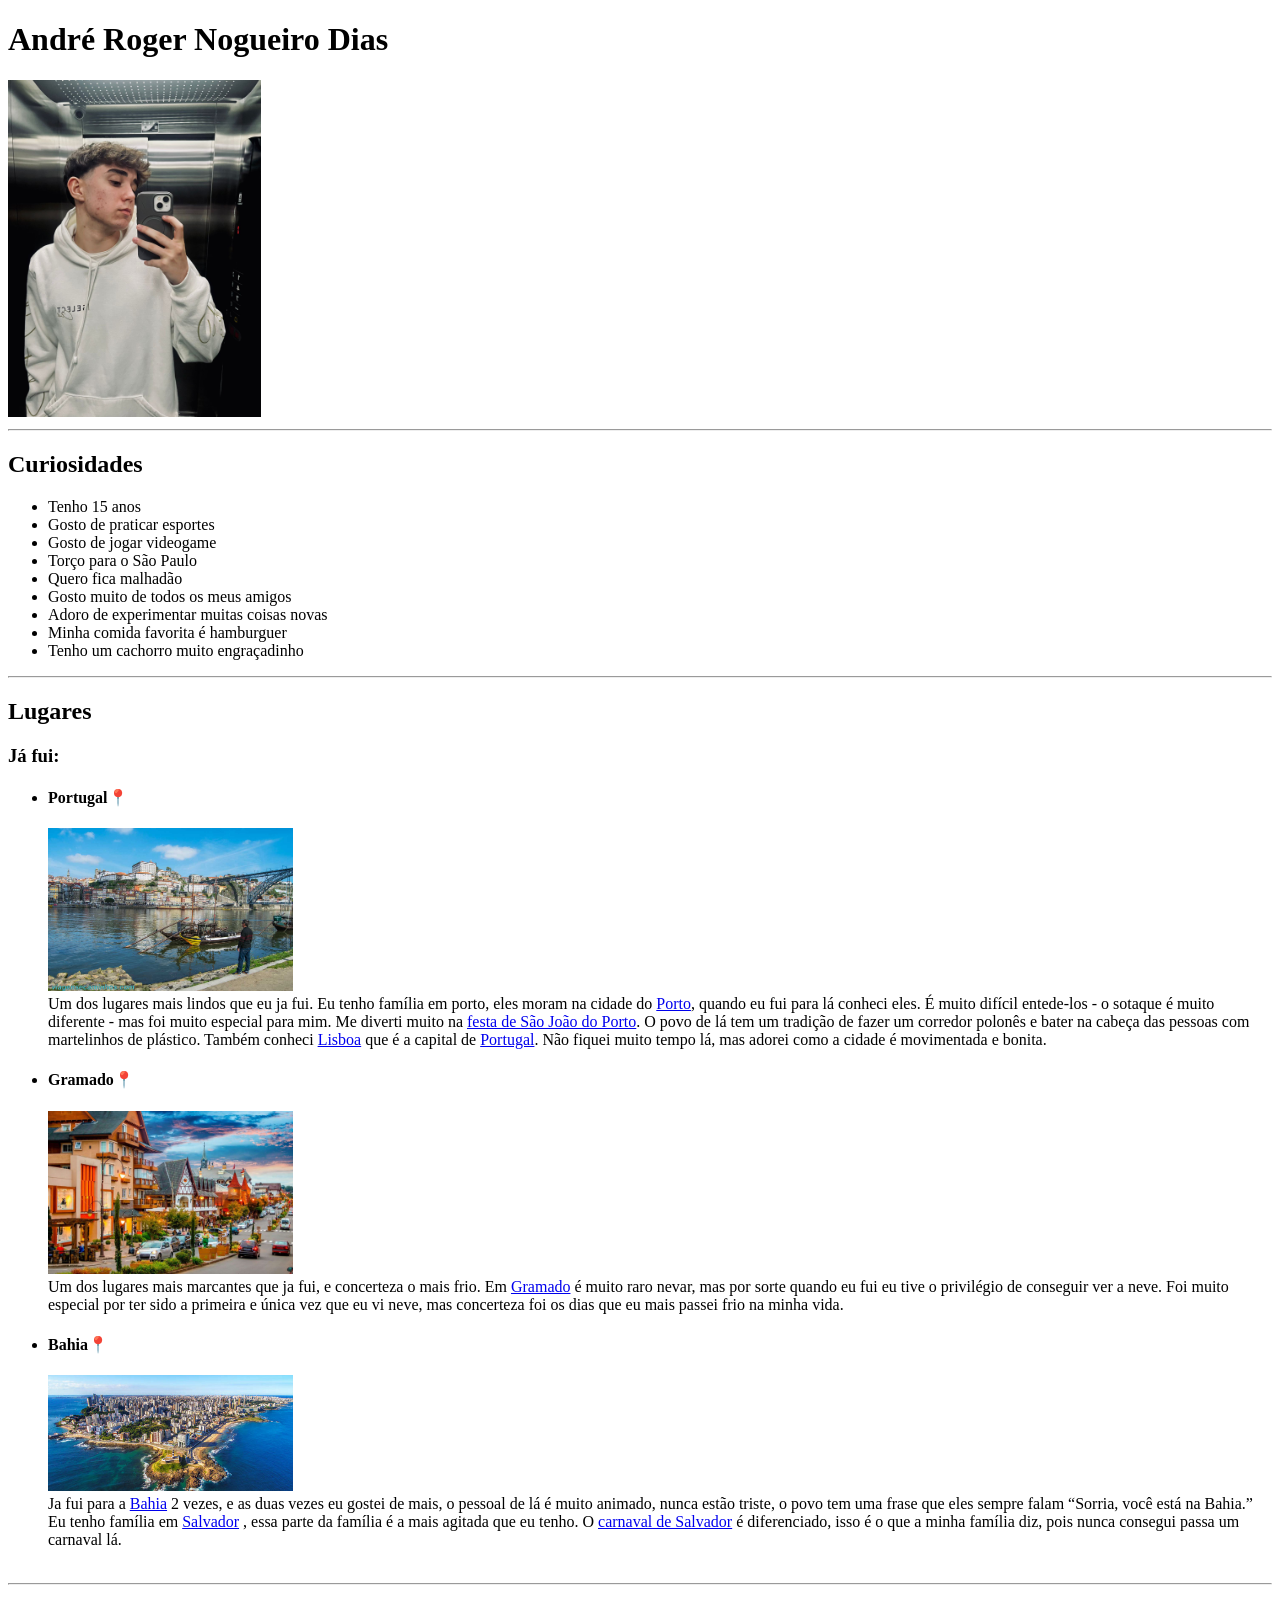
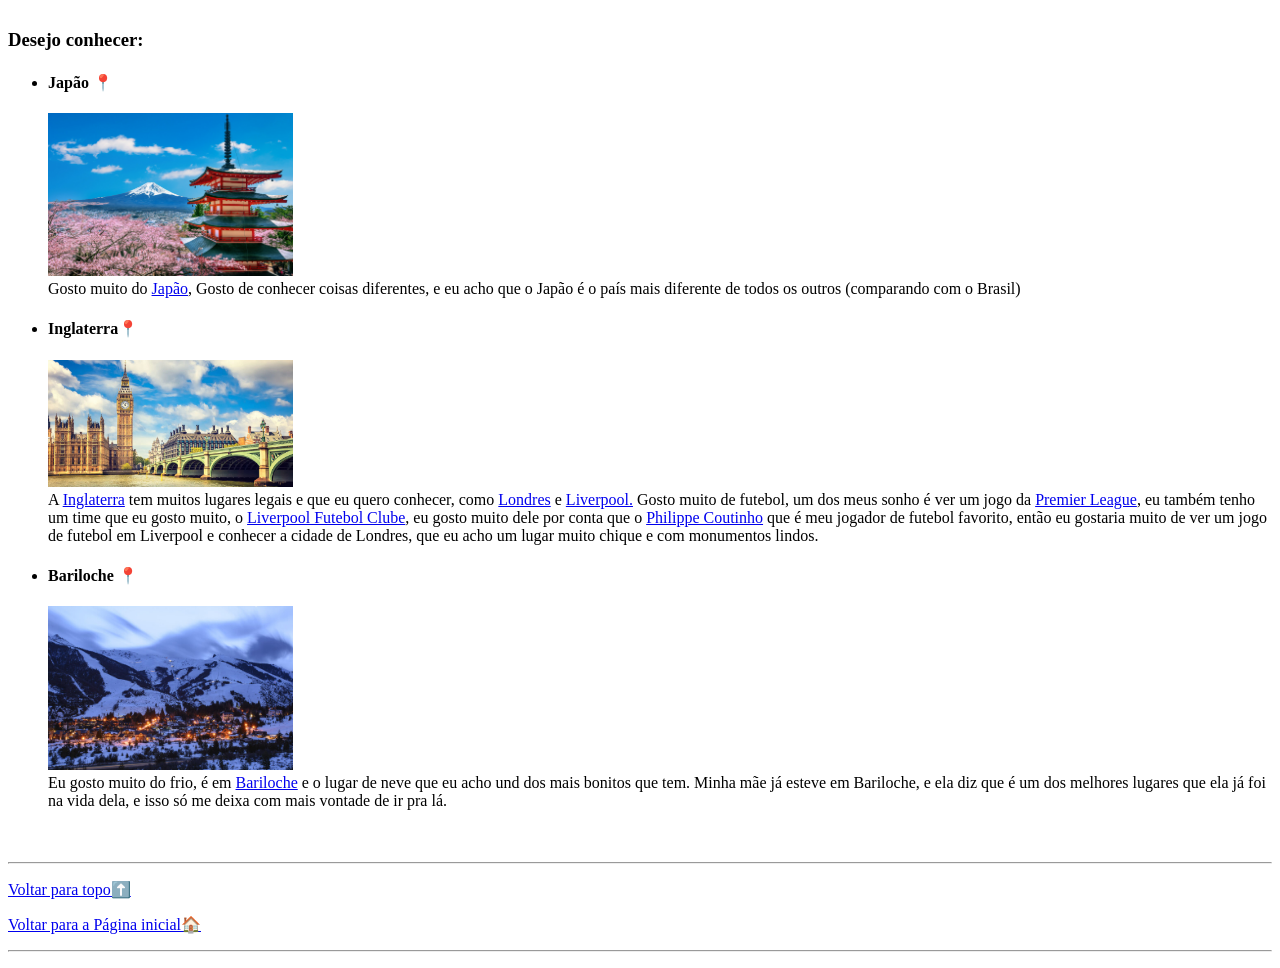
==== Andre.html @ c5395013 "paginaAndre" ====
<!DOCTYPE html>
<html lang="pt-br">
<head>
    <meta charset="UTF-8">
    <meta name="viewport" content="width=device-width, initial-scale=1.0">
    <title>André</title>
    <link rel="icon" href="../Imagem/iconAndre.png">
    <link rel="stylesheet" href="Andre.css">
</head>
<body>
    <h1 id = "Andre">André Roger Nogueiro Dias</h1>
    <img class="imagem" src="../Imagem/FotoAndre.pnj.jpeg" alt="Imagem do André"width = "20%">
<hr class="linha">
    </p>
    
    <h2 class="tituloFD" >Curiosidades</h2>
    <div class="curioso">
    <ul>
        <li>Tenho 15 anos</li>
        <li>Gosto de praticar esportes</li>
        <li>Gosto de jogar videogame</li>
        <li>Torço para o São Paulo</li>
        <li>Quero fica malhadão</li>
        <li>Gosto muito de todos os meus amigos</li>
        <li>Adoro de experimentar muitas coisas novas</li>
        <li>Minha comida favorita é hamburguer </li>
        <li>Tenho um cachorro muito engraçadinho</li>
        
    </ul>
    </div>
    <hr class="linha">
    
    <h2  class="tituloFD" >Lugares</h2>
    <h3 class="tituloLugar" >Já fui: </h3>
    <nav>
        <ul>
            
            <li class="tituloh2" ><h4>Portugal📍</h4></li>
            
            <img class="imagem" src="../Imagem/porto-portugal.jpg" alt="Imagem do estado Porto"width="20%">
            <br>
<div class="texto">
Um dos lugares mais lindos que eu ja fui. Eu tenho família em porto, eles moram na cidade do <a href="https://pt.wikipedia.org/wiki/Porto" target = "_blank" >Porto</a>, quando eu fui para lá conheci eles. É muito difícil entede-los - o sotaque é muito diferente - mas foi muito especial para mim. Me diverti muito na <a href="https://pt.wikipedia.org/wiki/Festa_de_S%C3%A3o_Jo%C3%A3o_do_Porto" target="_blank">festa de São João do Porto</a>. O povo de lá tem um  tradição de fazer um corredor polonês e bater na cabeça das pessoas com  martelinhos de plástico. Também conheci <a href="https://pt.wikipedia.org/wiki/Lisboa"target = "_blanc">Lisboa</a> que é a capital de <a href="https://pt.wikipedia.org/wiki/Portugal"target="_blanc">Portugal</a>. Não fiquei muito tempo lá, mas adorei como a cidade é
movimentada e bonita.
</div>            
            

            <li class="tituloh2" ><h4>Gramado📍</h4></li>
            <img class="imagem" src="../Imagem/centro-de-gramado.jpg" alt="Foto do centro de gramado"width = "20%">
            <br>
<div class="texto">            
Um dos lugares mais marcantes que ja fui, e concerteza o mais frio. Em <a href="https://pt.wikipedia.org/wiki/Gramado" target="_blank">Gramado</a> é muito raro nevar, mas por sorte quando eu fui eu tive o privilégio de conseguir ver a neve. Foi muito especial por ter sido a primeira e única vez que eu vi neve, mas concerteza foi os dias que eu mais passei frio na minha vida.
</div>            
            
            
            <li  class="tituloh2" ><h4>Bahia📍</h4></li>
            <img class="imagem" src="../Imagem/Bahia.jpg" alt="Foto da Bahia de cima"width="20%">
            <br>
    <div class="texto">        
Ja fui para a <a href="https://pt.wikipedia.org/wiki/Bahia"target="_blanc">Bahia</a> 2 vezes, e as duas vezes eu gostei de mais, o pessoal de lá é muito animado, nunca estão triste, o povo tem uma frase que eles sempre falam <q>Sorria, você está na Bahia.</q> Eu tenho família em <a href="https://pt.wikipedia.org/wiki/Porto_Seguro" target= "_blanc" >Salvador</a> , essa parte da família é a mais agitada que eu tenho. O <a href="https://pt.wikipedia.org/wiki/Carnaval_de_Salvador" target="_blanc">carnaval de Salvador</a> é diferenciado, isso é o que a minha família diz, pois nunca consegui passa um carnaval lá.
</div>            
            <br>


        </ul>
        <hr class="linha">
        <br>
            <h3 class="tituloLugar" >Desejo conhecer: </h3>
        <ul>
           
            <li  class="tituloh2" ><h4>Japão 📍</h4></li>
            <img class="imagem" src="../Imagem/Japão.webp" alt="Foto do Japão"width = "20%"
            ><br>
<div class="texto">            
Gosto muito do <a href="https://pt.wikipedia.org/wiki/Jap%C3%A3o"target="_blanc">Japão</a>, Gosto de conhecer coisas diferentes, e eu acho que o Japão é o país mais diferente de todos os outros (comparando com o Brasil)
</div>
        </li>
            
            <li class="tituloh2" ><h4>Inglaterra📍</h4></li>
            <img class="imagem" src="../Imagem/Inglaterra.jpg" alt="Foto da cidade de Londres"width="20%"><br>
<div class="texto">            
A <a href="https://pt.wikipedia.org/wiki/Inglaterra"target="_blanc">Inglaterra</a> tem muitos lugares legais e que eu quero conhecer, como <a href="https://pt.wikipedia.org/wiki/Londres" target = "_blanc">Londres</a> e <a href="https://pt.wikipedia.org/wiki/Liverpool" target = "_blanc">Liverpool.</a> Gosto muito de futebol, um dos meus sonho é ver um jogo da <a href="https://pt.wikipedia.org/wiki/Premier_League" target="_blanc">Premier League</a>, eu também tenho um time que eu gosto muito, o <a href="https://pt.wikipedia.org/wiki/Liverpool_Football_Club" target="_blanc">Liverpool Futebol Clube</a>, eu gosto muito dele por conta que o <a href="https://pt.wikipedia.org/wiki/Philippe_Coutinho" target="_blanc">Philippe Coutinho</a>
que é meu jogador de futebol favorito, então eu gostaria muito de ver um jogo de futebol em Liverpool e conhecer a cidade de Londres, que eu acho um lugar muito chique e com monumentos lindos. 
 </div>           
            
            <li class="tituloh2" ><h4>Bariloche 📍</h4></li>
            <img class="imagem" src="../Imagem/Bariloche.jpg" alt="Foto de Bariloche"width="20%">
            <br>
<div class="texto">            
Eu gosto muito do frio, é em <a href="https://pt.wikipedia.org/wiki/Bariloche" target= "_blanc"> Bariloche</a> e o lugar de neve que eu acho und dos mais bonitos que tem. Minha mãe já esteve em Bariloche, e ela diz que é um dos melhores lugares que ela já foi na vida dela, e isso só me deixa com mais vontade de ir pra lá.
  </div>          
            <br><br>
        </ul>
    </nav>
    <hr  class="linha">
    </div>
    <div class="finalPagina">
    <p> <a href="#Andre">Voltar para topo⬆️</a> </p>
    <p><a href="../index.html">Voltar para a Página inicial🏠</a> </p>
</div>
    <hr class="linha">
    <p id="mensagem"></p>
</body>
</html>
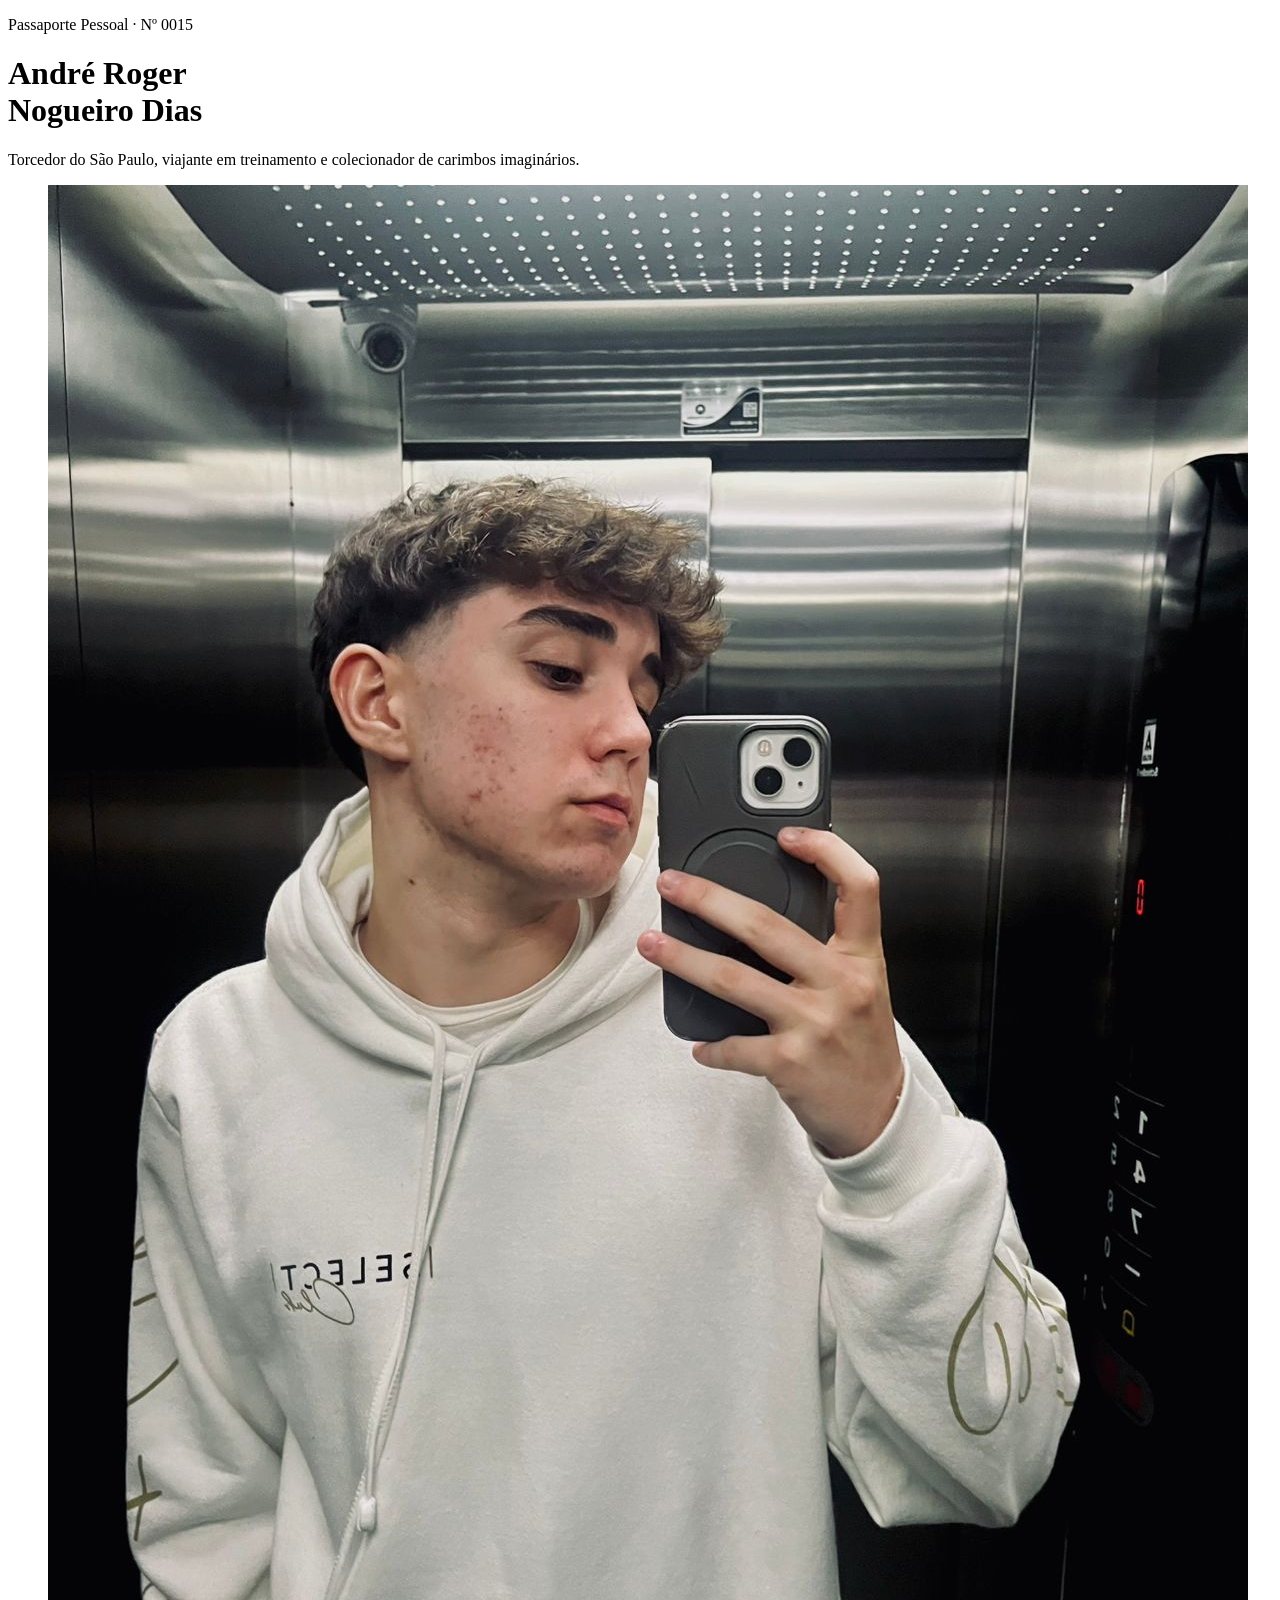
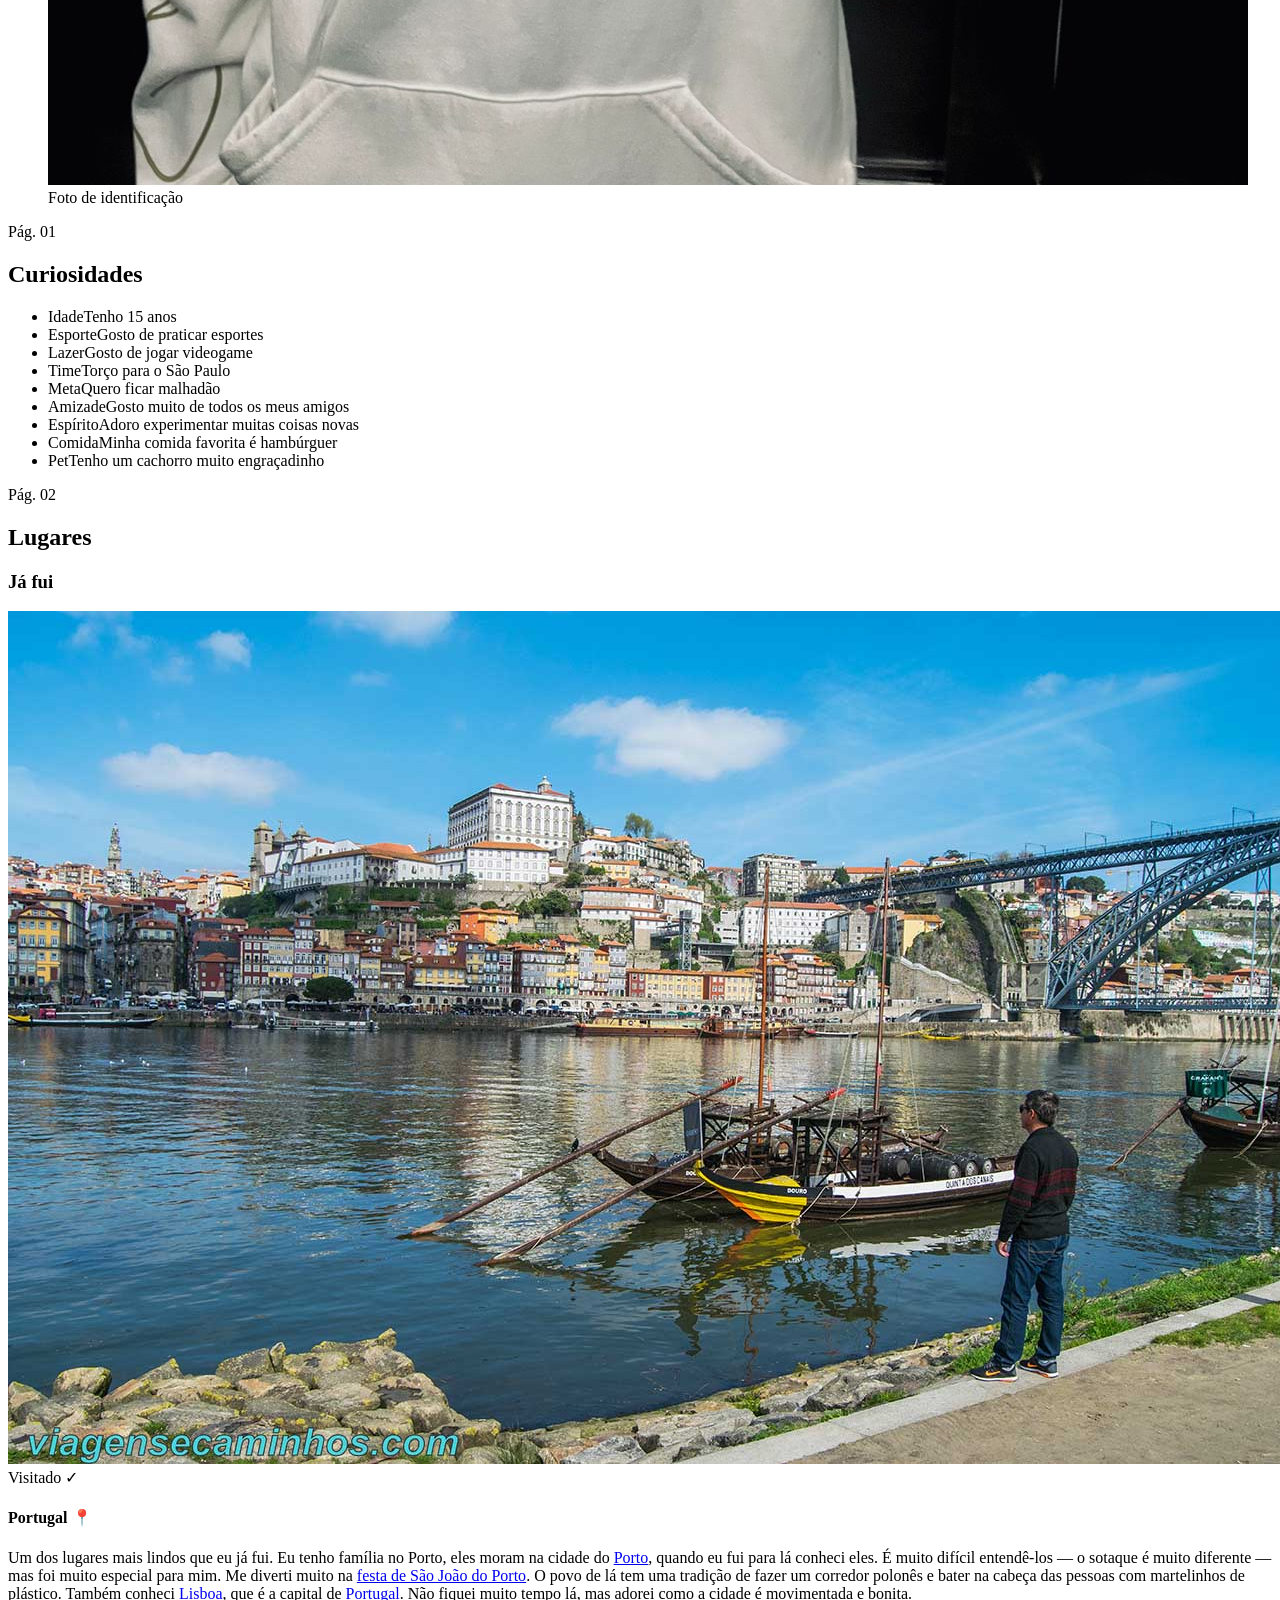
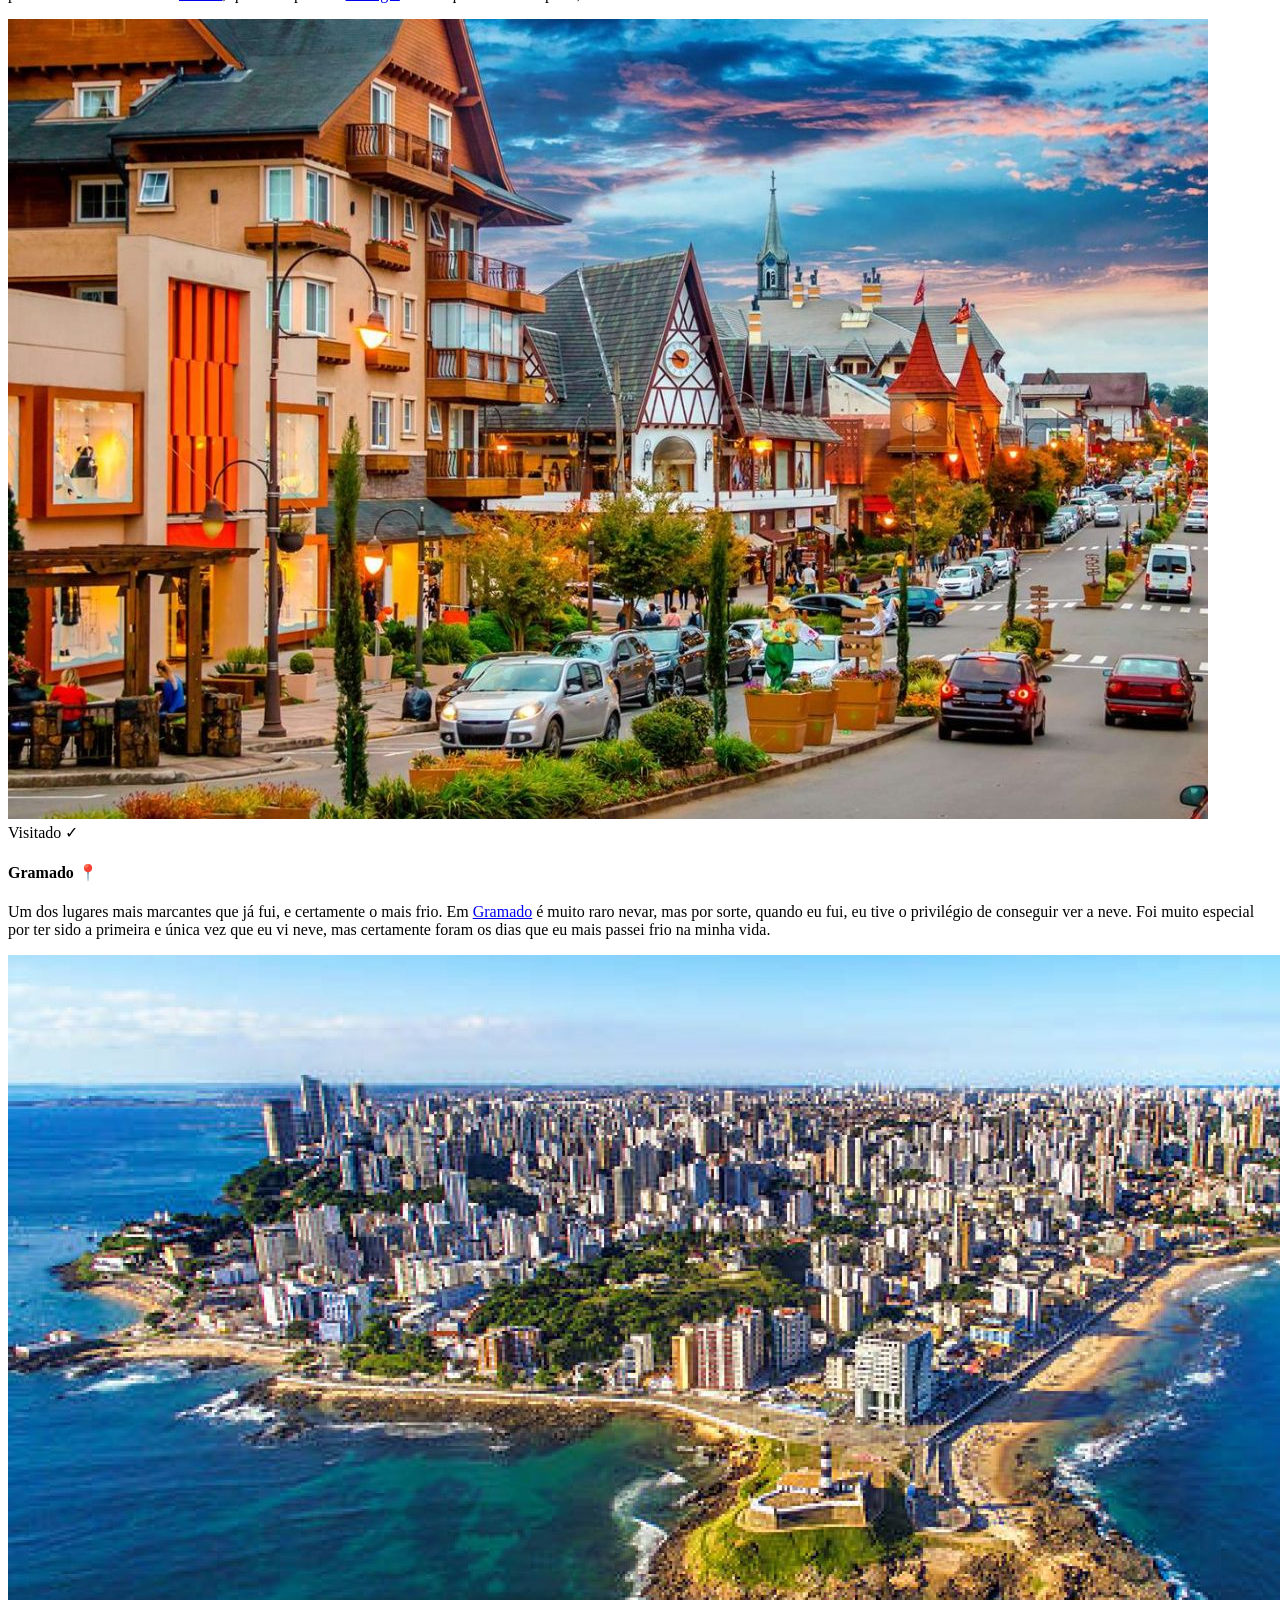
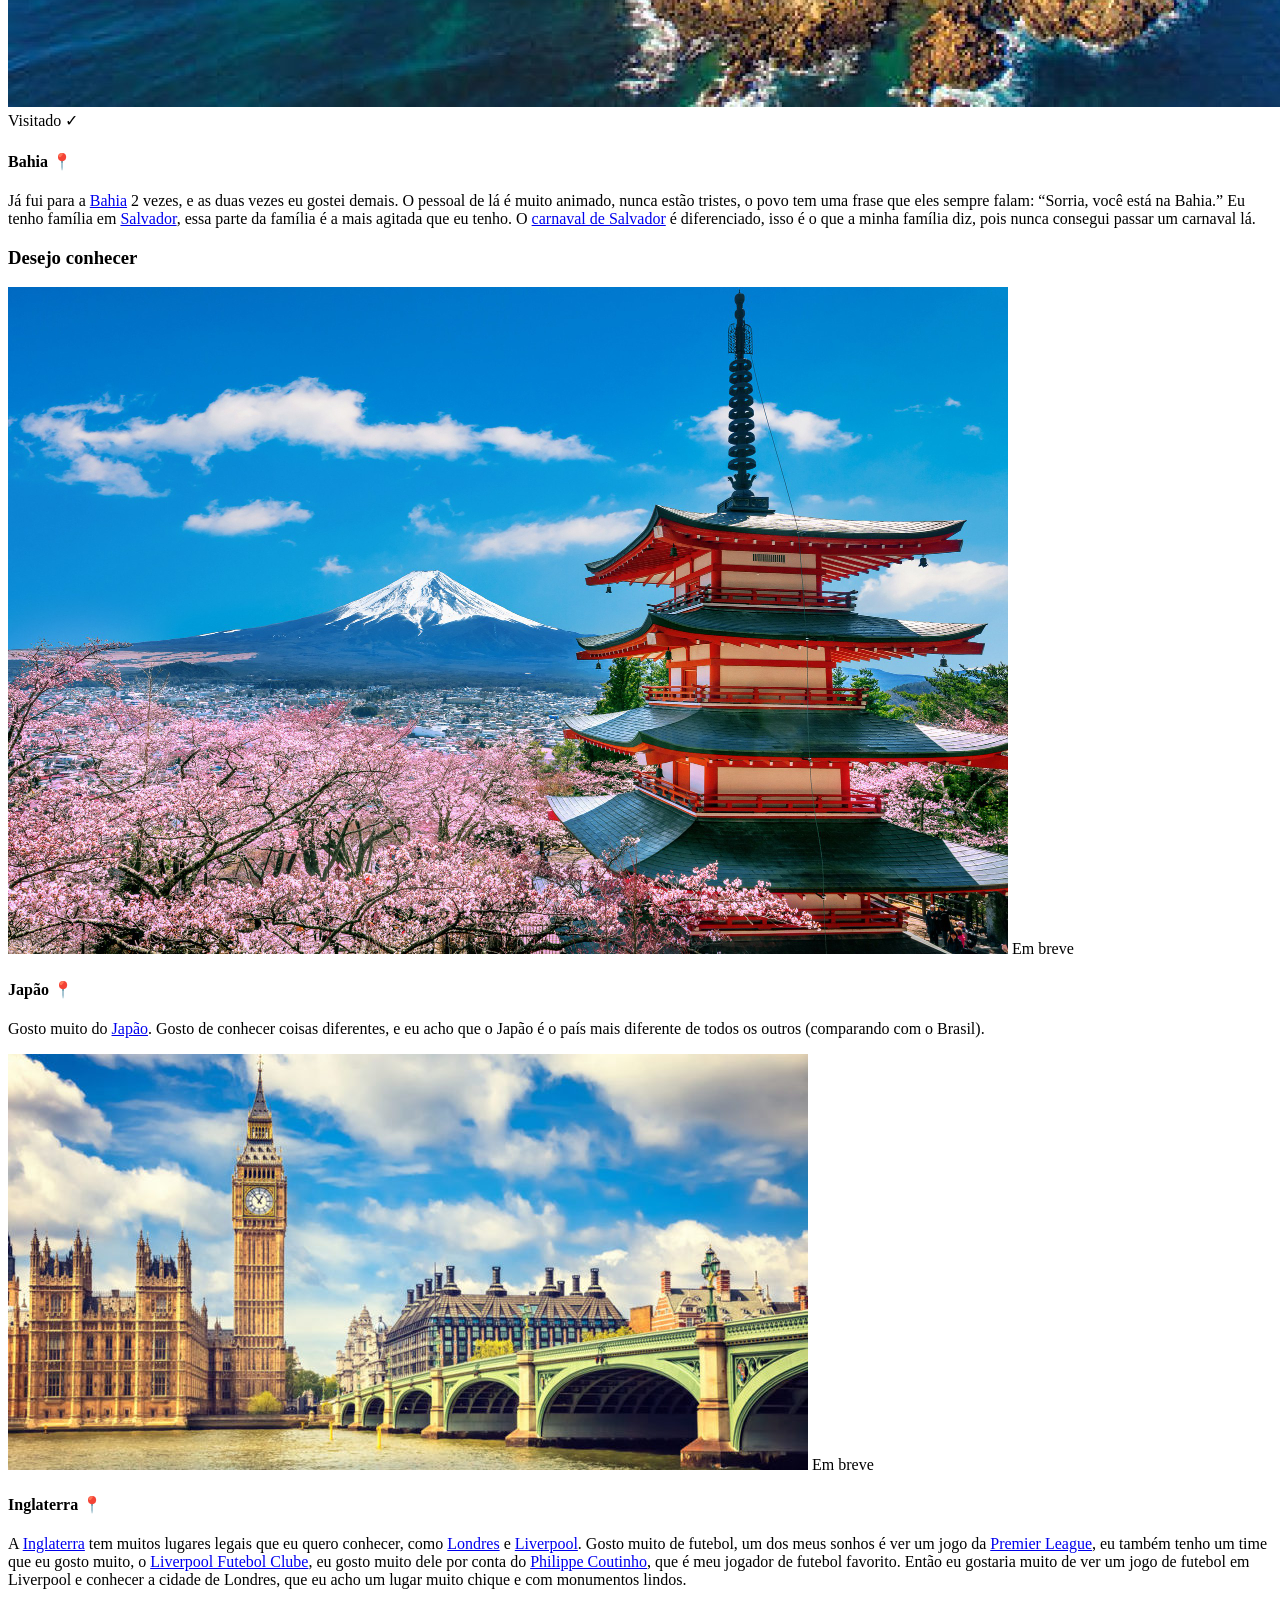
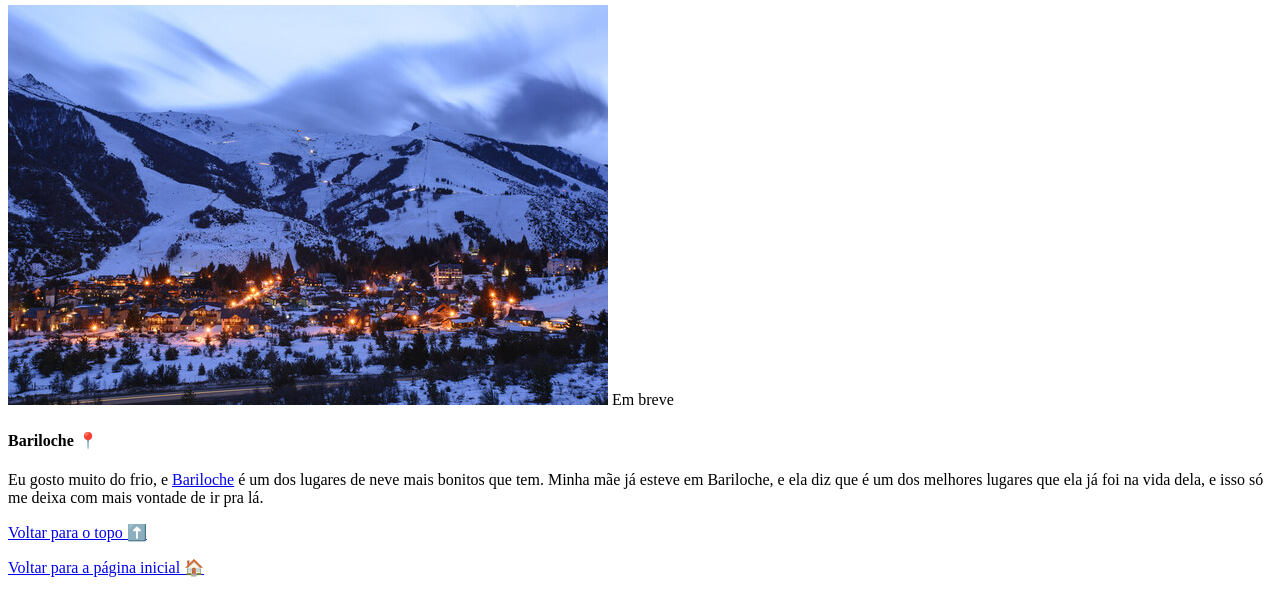
==== commit f1b60548: "pagina do andre" ====
--- a/Andre.html
+++ b/Andre.html
@@ -5,100 +5,146 @@
     <meta name="viewport" content="width=device-width, initial-scale=1.0">
     <title>André</title>
     <link rel="icon" href="../Imagem/iconAndre.png">
-    <link rel="stylesheet" href="Andre.css">
+    <link rel="preconnect" href="https://fonts.googleapis.com">
+    <link rel="preconnect" href="https://fonts.gstatic.com" crossorigin>
+    <link href="https://fonts.googleapis.com/css2?family=Fraunces:ital,opsz,wght@0,9..144,400;0,9..144,600;0,9..144,700;1,9..144,500&family=Space+Mono:wght@400;700&family=Work+Sans:wght@400;500;600&display=swap" rel="stylesheet">
+    <link rel="stylesheet" href="andre.css">
 </head>
 <body>
-    <h1 id = "Andre">André Roger Nogueiro Dias</h1>
-    <img class="imagem" src="../Imagem/FotoAndre.pnj.jpeg" alt="Imagem do André"width = "20%">
-<hr class="linha">
-    </p>
-    
-    <h2 class="tituloFD" >Curiosidades</h2>
-    <div class="curioso">
-    <ul>
-        <li>Tenho 15 anos</li>
-        <li>Gosto de praticar esportes</li>
-        <li>Gosto de jogar videogame</li>
-        <li>Torço para o São Paulo</li>
-        <li>Quero fica malhadão</li>
-        <li>Gosto muito de todos os meus amigos</li>
-        <li>Adoro de experimentar muitas coisas novas</li>
-        <li>Minha comida favorita é hamburguer </li>
-        <li>Tenho um cachorro muito engraçadinho</li>
-        
-    </ul>
-    </div>
-    <hr class="linha">
-    
-    <h2  class="tituloFD" >Lugares</h2>
-    <h3 class="tituloLugar" >Já fui: </h3>
-    <nav>
-        <ul>
-            
-            <li class="tituloh2" ><h4>Portugal📍</h4></li>
-            
-            <img class="imagem" src="../Imagem/porto-portugal.jpg" alt="Imagem do estado Porto"width="20%">
-            <br>
-<div class="texto">
-Um dos lugares mais lindos que eu ja fui. Eu tenho família em porto, eles moram na cidade do <a href="https://pt.wikipedia.org/wiki/Porto" target = "_blank" >Porto</a>, quando eu fui para lá conheci eles. É muito difícil entede-los - o sotaque é muito diferente - mas foi muito especial para mim. Me diverti muito na <a href="https://pt.wikipedia.org/wiki/Festa_de_S%C3%A3o_Jo%C3%A3o_do_Porto" target="_blank">festa de São João do Porto</a>. O povo de lá tem um  tradição de fazer um corredor polonês e bater na cabeça das pessoas com  martelinhos de plástico. Também conheci <a href="https://pt.wikipedia.org/wiki/Lisboa"target = "_blanc">Lisboa</a> que é a capital de <a href="https://pt.wikipedia.org/wiki/Portugal"target="_blanc">Portugal</a>. Não fiquei muito tempo lá, mas adorei como a cidade é
-movimentada e bonita.
-</div>            
-            
 
-            <li class="tituloh2" ><h4>Gramado📍</h4></li>
-            <img class="imagem" src="../Imagem/centro-de-gramado.jpg" alt="Foto do centro de gramado"width = "20%">
-            <br>
-<div class="texto">            
-Um dos lugares mais marcantes que ja fui, e concerteza o mais frio. Em <a href="https://pt.wikipedia.org/wiki/Gramado" target="_blank">Gramado</a> é muito raro nevar, mas por sorte quando eu fui eu tive o privilégio de conseguir ver a neve. Foi muito especial por ter sido a primeira e única vez que eu vi neve, mas concerteza foi os dias que eu mais passei frio na minha vida.
-</div>            
-            
-            
-            <li  class="tituloh2" ><h4>Bahia📍</h4></li>
-            <img class="imagem" src="../Imagem/Bahia.jpg" alt="Foto da Bahia de cima"width="20%">
-            <br>
-    <div class="texto">        
-Ja fui para a <a href="https://pt.wikipedia.org/wiki/Bahia"target="_blanc">Bahia</a> 2 vezes, e as duas vezes eu gostei de mais, o pessoal de lá é muito animado, nunca estão triste, o povo tem uma frase que eles sempre falam <q>Sorria, você está na Bahia.</q> Eu tenho família em <a href="https://pt.wikipedia.org/wiki/Porto_Seguro" target= "_blanc" >Salvador</a> , essa parte da família é a mais agitada que eu tenho. O <a href="https://pt.wikipedia.org/wiki/Carnaval_de_Salvador" target="_blanc">carnaval de Salvador</a> é diferenciado, isso é o que a minha família diz, pois nunca consegui passa um carnaval lá.
-</div>            
-            <br>
+    <div class="capa-textura" aria-hidden="true"></div>
 
+    <header class="capa" id="Andre">
+        <div class="capa-conteudo">
+            <p class="capa-rotulo">Passaporte Pessoal · Nº 0015</p>
+            <h1>André Roger<br>Nogueiro Dias</h1>
+            <p class="capa-sub">Torcedor do São Paulo, viajante em treinamento e colecionador de carimbos imaginários.</p>
+        </div>
+        <figure class="foto-id">
+            <img src="../Imagem/FotoAndre.pnj.jpeg" alt="Foto de André" loading="eager">
+            <figcaption>Foto&nbsp;de&nbsp;identificação</figcaption>
+        </figure>
+    </header>
 
-        </ul>
-        <hr class="linha">
-        <br>
-            <h3 class="tituloLugar" >Desejo conhecer: </h3>
-        <ul>
-           
-            <li  class="tituloh2" ><h4>Japão 📍</h4></li>
-            <img class="imagem" src="../Imagem/Japão.webp" alt="Foto do Japão"width = "20%"
-            ><br>
-<div class="texto">            
-Gosto muito do <a href="https://pt.wikipedia.org/wiki/Jap%C3%A3o"target="_blanc">Japão</a>, Gosto de conhecer coisas diferentes, e eu acho que o Japão é o país mais diferente de todos os outros (comparando com o Brasil)
-</div>
-        </li>
-            
-            <li class="tituloh2" ><h4>Inglaterra📍</h4></li>
-            <img class="imagem" src="../Imagem/Inglaterra.jpg" alt="Foto da cidade de Londres"width="20%"><br>
-<div class="texto">            
-A <a href="https://pt.wikipedia.org/wiki/Inglaterra"target="_blanc">Inglaterra</a> tem muitos lugares legais e que eu quero conhecer, como <a href="https://pt.wikipedia.org/wiki/Londres" target = "_blanc">Londres</a> e <a href="https://pt.wikipedia.org/wiki/Liverpool" target = "_blanc">Liverpool.</a> Gosto muito de futebol, um dos meus sonho é ver um jogo da <a href="https://pt.wikipedia.org/wiki/Premier_League" target="_blanc">Premier League</a>, eu também tenho um time que eu gosto muito, o <a href="https://pt.wikipedia.org/wiki/Liverpool_Football_Club" target="_blanc">Liverpool Futebol Clube</a>, eu gosto muito dele por conta que o <a href="https://pt.wikipedia.org/wiki/Philippe_Coutinho" target="_blanc">Philippe Coutinho</a>
-que é meu jogador de futebol favorito, então eu gostaria muito de ver um jogo de futebol em Liverpool e conhecer a cidade de Londres, que eu acho um lugar muito chique e com monumentos lindos. 
- </div>           
-            
-            <li class="tituloh2" ><h4>Bariloche 📍</h4></li>
-            <img class="imagem" src="../Imagem/Bariloche.jpg" alt="Foto de Bariloche"width="20%">
-            <br>
-<div class="texto">            
-Eu gosto muito do frio, é em <a href="https://pt.wikipedia.org/wiki/Bariloche" target= "_blanc"> Bariloche</a> e o lugar de neve que eu acho und dos mais bonitos que tem. Minha mãe já esteve em Bariloche, e ela diz que é um dos melhores lugares que ela já foi na vida dela, e isso só me deixa com mais vontade de ir pra lá.
-  </div>          
-            <br><br>
-        </ul>
-    </nav>
-    <hr  class="linha">
-    </div>
-    <div class="finalPagina">
-    <p> <a href="#Andre">Voltar para topo⬆️</a> </p>
-    <p><a href="../index.html">Voltar para a Página inicial🏠</a> </p>
-</div>
-    <hr class="linha">
-    <p id="mensagem"></p>
+    <main>
+        <section class="secao" aria-labelledby="tit-curiosidades">
+            <div class="secao-titulo">
+                <span class="secao-numero">Pág. 01</span>
+                <h2 id="tit-curiosidades" class="tituloFD">Curiosidades</h2>
+            </div>
+
+            <ul class="curiosidades-grade">
+                <li><span class="curiosidade-rotulo">Idade</span>Tenho 15 anos</li>
+                <li><span class="curiosidade-rotulo">Esporte</span>Gosto de praticar esportes</li>
+                <li><span class="curiosidade-rotulo">Lazer</span>Gosto de jogar videogame</li>
+                <li><span class="curiosidade-rotulo">Time</span>Torço para o São Paulo</li>
+                <li><span class="curiosidade-rotulo">Meta</span>Quero ficar malhadão</li>
+                <li><span class="curiosidade-rotulo">Amizade</span>Gosto muito de todos os meus amigos</li>
+                <li><span class="curiosidade-rotulo">Espírito</span>Adoro experimentar muitas coisas novas</li>
+                <li><span class="curiosidade-rotulo">Comida</span>Minha comida favorita é hambúrguer</li>
+                <li><span class="curiosidade-rotulo">Pet</span>Tenho um cachorro muito engraçadinho</li>
+            </ul>
+        </section>
+
+        <section class="secao" aria-labelledby="tit-lugares">
+            <div class="secao-titulo">
+                <span class="secao-numero">Pág. 02</span>
+                <h2 id="tit-lugares" class="tituloFD">Lugares</h2>
+            </div>
+
+            <h3 class="tituloLugar">Já fui</h3>
+            <div class="lugares-grade">
+
+                <article class="cartao-lugar">
+                    <div class="cartao-imagem">
+                        <img src="../Imagem/porto-portugal.jpg" alt="Imagem do estado Porto" loading="lazy">
+                        <span class="carimbo carimbo-visitado">Visitado&nbsp;✓</span>
+                    </div>
+                    <div class="cartao-corpo">
+                        <h4>Portugal 📍</h4>
+                        <p class="texto">
+                            Um dos lugares mais lindos que eu já fui. Eu tenho família no Porto, eles moram na cidade do <a href="https://pt.wikipedia.org/wiki/Porto" target="_blank">Porto</a>, quando eu fui para lá conheci eles. É muito difícil entendê-los — o sotaque é muito diferente — mas foi muito especial para mim. Me diverti muito na <a href="https://pt.wikipedia.org/wiki/Festa_de_S%C3%A3o_Jo%C3%A3o_do_Porto" target="_blank">festa de São João do Porto</a>. O povo de lá tem uma tradição de fazer um corredor polonês e bater na cabeça das pessoas com martelinhos de plástico. Também conheci <a href="https://pt.wikipedia.org/wiki/Lisboa" target="_blank">Lisboa</a>, que é a capital de <a href="https://pt.wikipedia.org/wiki/Portugal" target="_blank">Portugal</a>. Não fiquei muito tempo lá, mas adorei como a cidade é movimentada e bonita.
+                        </p>
+                    </div>
+                </article>
+
+                <article class="cartao-lugar">
+                    <div class="cartao-imagem">
+                        <img src="../Imagem/centro-de-gramado.jpg" alt="Foto do centro de Gramado" loading="lazy">
+                        <span class="carimbo carimbo-visitado">Visitado&nbsp;✓</span>
+                    </div>
+                    <div class="cartao-corpo">
+                        <h4>Gramado 📍</h4>
+                        <p class="texto">
+                            Um dos lugares mais marcantes que já fui, e certamente o mais frio. Em <a href="https://pt.wikipedia.org/wiki/Gramado" target="_blank">Gramado</a> é muito raro nevar, mas por sorte, quando eu fui, eu tive o privilégio de conseguir ver a neve. Foi muito especial por ter sido a primeira e única vez que eu vi neve, mas certamente foram os dias que eu mais passei frio na minha vida.
+                        </p>
+                    </div>
+                </article>
+
+                <article class="cartao-lugar">
+                    <div class="cartao-imagem">
+                        <img src="../Imagem/Bahia.jpg" alt="Foto da Bahia de cima" loading="lazy">
+                        <span class="carimbo carimbo-visitado">Visitado&nbsp;✓</span>
+                    </div>
+                    <div class="cartao-corpo">
+                        <h4>Bahia 📍</h4>
+                        <p class="texto">
+                            Já fui para a <a href="https://pt.wikipedia.org/wiki/Bahia" target="_blank">Bahia</a> 2 vezes, e as duas vezes eu gostei demais. O pessoal de lá é muito animado, nunca estão tristes, o povo tem uma frase que eles sempre falam: <q>Sorria, você está na Bahia.</q> Eu tenho família em <a href="https://pt.wikipedia.org/wiki/Porto_Seguro" target="_blank">Salvador</a>, essa parte da família é a mais agitada que eu tenho. O <a href="https://pt.wikipedia.org/wiki/Carnaval_de_Salvador" target="_blank">carnaval de Salvador</a> é diferenciado, isso é o que a minha família diz, pois nunca consegui passar um carnaval lá.
+                        </p>
+                    </div>
+                </article>
+            </div>
+
+            <h3 class="tituloLugar">Desejo conhecer</h3>
+            <div class="lugares-grade">
+
+                <article class="cartao-lugar">
+                    <div class="cartao-imagem">
+                        <img src="../Imagem/Japão.webp" alt="Foto do Japão" loading="lazy">
+                        <span class="carimbo carimbo-desejo">Em&nbsp;breve</span>
+                    </div>
+                    <div class="cartao-corpo">
+                        <h4>Japão 📍</h4>
+                        <p class="texto">
+                            Gosto muito do <a href="https://pt.wikipedia.org/wiki/Jap%C3%A3o" target="_blank">Japão</a>. Gosto de conhecer coisas diferentes, e eu acho que o Japão é o país mais diferente de todos os outros (comparando com o Brasil).
+                        </p>
+                    </div>
+                </article>
+
+                <article class="cartao-lugar">
+                    <div class="cartao-imagem">
+                        <img src="../Imagem/Inglaterra.jpg" alt="Foto da cidade de Londres" loading="lazy">
+                        <span class="carimbo carimbo-desejo">Em&nbsp;breve</span>
+                    </div>
+                    <div class="cartao-corpo">
+                        <h4>Inglaterra 📍</h4>
+                        <p class="texto">
+                            A <a href="https://pt.wikipedia.org/wiki/Inglaterra" target="_blank">Inglaterra</a> tem muitos lugares legais que eu quero conhecer, como <a href="https://pt.wikipedia.org/wiki/Londres" target="_blank">Londres</a> e <a href="https://pt.wikipedia.org/wiki/Liverpool" target="_blank">Liverpool</a>. Gosto muito de futebol, um dos meus sonhos é ver um jogo da <a href="https://pt.wikipedia.org/wiki/Premier_League" target="_blank">Premier League</a>, eu também tenho um time que eu gosto muito, o <a href="https://pt.wikipedia.org/wiki/Liverpool_Football_Club" target="_blank">Liverpool Futebol Clube</a>, eu gosto muito dele por conta do <a href="https://pt.wikipedia.org/wiki/Philippe_Coutinho" target="_blank">Philippe Coutinho</a>, que é meu jogador de futebol favorito. Então eu gostaria muito de ver um jogo de futebol em Liverpool e conhecer a cidade de Londres, que eu acho um lugar muito chique e com monumentos lindos.
+                        </p>
+                    </div>
+                </article>
+
+                <article class="cartao-lugar">
+                    <div class="cartao-imagem">
+                        <img src="../Imagem/Bariloche.jpg" alt="Foto de Bariloche" loading="lazy">
+                        <span class="carimbo carimbo-desejo">Em&nbsp;breve</span>
+                    </div>
+                    <div class="cartao-corpo">
+                        <h4>Bariloche 📍</h4>
+                        <p class="texto">
+                            Eu gosto muito do frio, e <a href="https://pt.wikipedia.org/wiki/Bariloche" target="_blank">Bariloche</a> é um dos lugares de neve mais bonitos que tem. Minha mãe já esteve em Bariloche, e ela diz que é um dos melhores lugares que ela já foi na vida dela, e isso só me deixa com mais vontade de ir pra lá.
+                        </p>
+                    </div>
+                </article>
+            </div>
+        </section>
+    </main>
+
+    <footer class="rodape">
+        <p><a href="#Andre">Voltar para o topo ⬆️</a></p>
+        <p><a href="../index.html">Voltar para a página inicial 🏠</a></p>
+        <p id="mensagem"></p>
+    </footer>
+
 </body>
 </html>
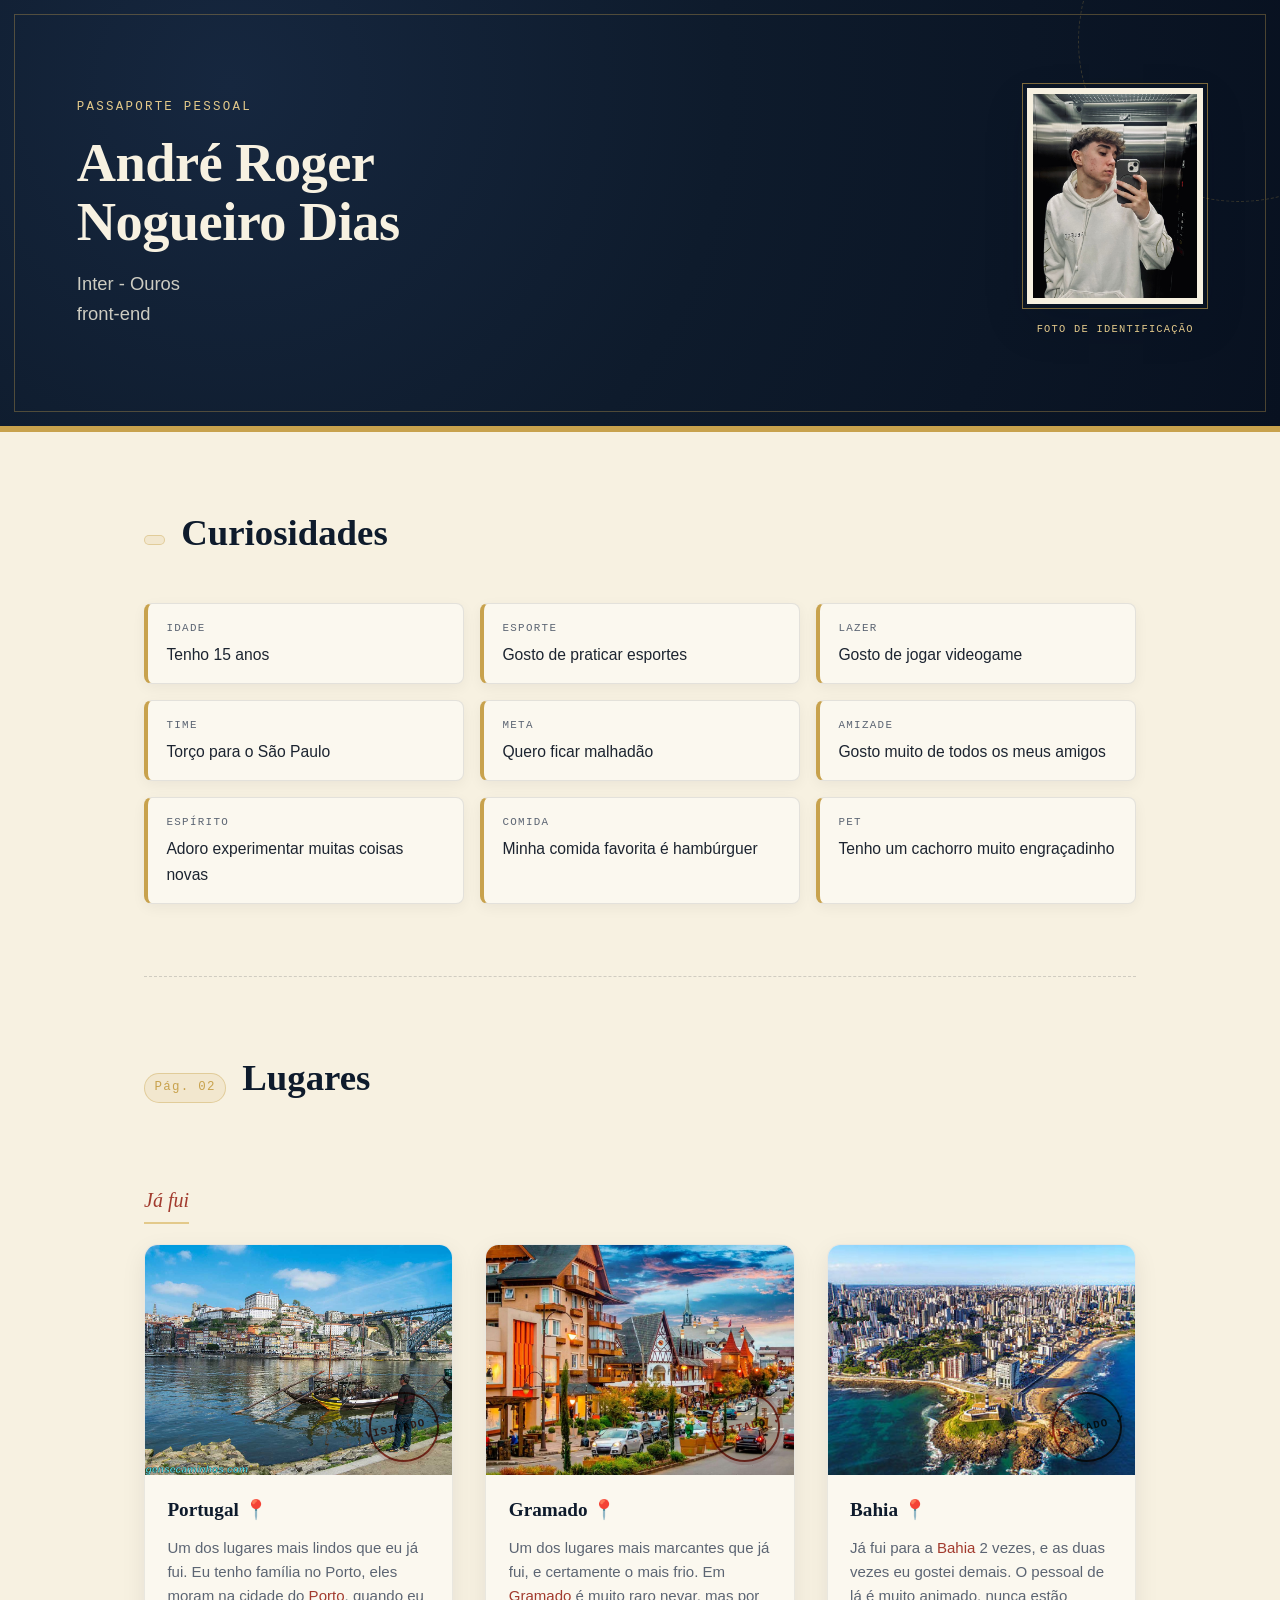
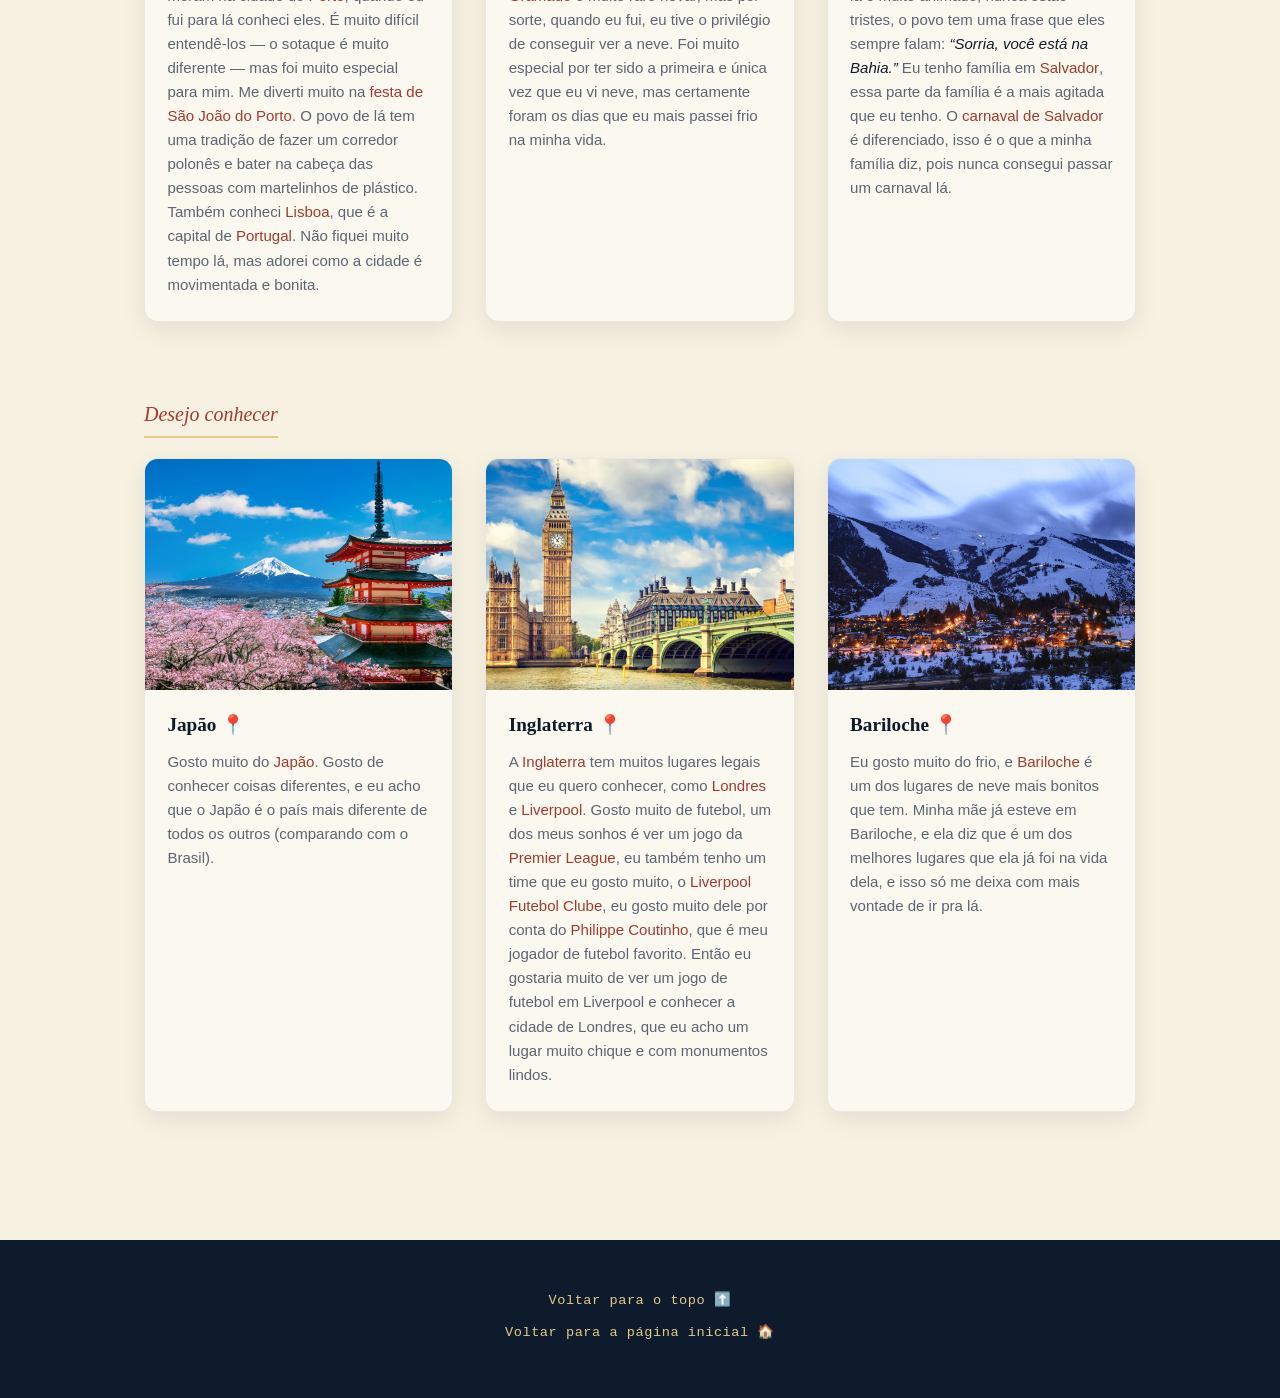
==== commit ae35b653: "Adicionei minha pagina versão Final" ====
--- a/Andre.html
+++ b/Andre.html
@@ -16,9 +16,9 @@
 
     <header class="capa" id="Andre">
         <div class="capa-conteudo">
-            <p class="capa-rotulo">Passaporte Pessoal · Nº 0015</p>
+            <p class="capa-rotulo">Passaporte Pessoal</p>
             <h1>André Roger<br>Nogueiro Dias</h1>
-            <p class="capa-sub">Torcedor do São Paulo, viajante em treinamento e colecionador de carimbos imaginários.</p>
+            <p class="capa-sub">Inter - Ouros <br> front-end</p>
         </div>
         <figure class="foto-id">
             <img src="../Imagem/FotoAndre.pnj.jpeg" alt="Foto de André" loading="eager">
@@ -29,7 +29,7 @@
     <main>
         <section class="secao" aria-labelledby="tit-curiosidades">
             <div class="secao-titulo">
-                <span class="secao-numero">Pág. 01</span>
+                <span class="secao-numero"></span>
                 <h2 id="tit-curiosidades" class="tituloFD">Curiosidades</h2>
             </div>
 
--- a/andre.css
+++ b/andre.css
@@ -0,0 +1,428 @@
+/* ============================================================
+   ANDRÉ — PASSAPORTE PESSOAL
+   Conceito: capa de passaporte (azul-marinho + dourado) com
+   "carimbos" de visto para cada lugar visitado/desejado.
+   ============================================================ */
+
+:root {
+    --azul-capa: #0e1b2c;
+    --azul-profundo: #081120;
+    --creme: #f7f1e1;
+    --creme-suave: #fbf8ef;
+    --dourado: #c8a24d;
+    --dourado-claro: #e3c98a;
+    --tinta-vermelha: #a23b2e;
+    --texto-escuro: #1c2430;
+    --texto-suave: #5c6573;
+    --sombra: rgba(8, 17, 32, 0.18);
+
+    --fonte-display: "Fraunces", serif;
+    --fonte-corpo: "Work Sans", sans-serif;
+    --fonte-selo: "Space Mono", monospace;
+}
+
+* {
+    box-sizing: border-box;
+}
+
+html {
+    scroll-behavior: smooth;
+}
+
+@media (prefers-reduced-motion: reduce) {
+    html {
+        scroll-behavior: auto;
+    }
+    *, *::before, *::after {
+        animation-duration: 0.01ms !important;
+        transition-duration: 0.01ms !important;
+    }
+}
+
+body {
+    margin: 0;
+    font-family: var(--fonte-corpo);
+    color: var(--texto-escuro);
+    background: var(--creme);
+    line-height: 1.6;
+}
+
+a {
+    color: var(--tinta-vermelha);
+    text-decoration: none;
+    background-image: linear-gradient(currentColor, currentColor);
+    background-position: 0 1.15em;
+    background-repeat: no-repeat;
+    background-size: 0% 1.5px;
+    transition: background-size 0.25s ease, color 0.25s ease;
+}
+
+a:hover,
+a:focus-visible {
+    background-size: 100% 1.5px;
+}
+
+a:focus-visible,
+button:focus-visible {
+    outline: 2px solid var(--dourado);
+    outline-offset: 3px;
+    border-radius: 2px;
+}
+
+hr.linha {
+    display: none; /* substituído pelo espaçamento de seção */
+}
+
+/* ============================== CAPA / HERO ============================== */
+
+.capa {
+    position: relative;
+    overflow: hidden;
+    background: radial-gradient(circle at 18% 20%, #16273f 0%, var(--azul-capa) 45%, var(--azul-profundo) 100%);
+    color: var(--creme);
+    padding: clamp(3rem, 8vw, 5.5rem) clamp(1.5rem, 6vw, 5rem);
+    display: flex;
+    align-items: center;
+    justify-content: space-between;
+    gap: clamp(1.5rem, 4vw, 4rem);
+    border-bottom: 6px solid var(--dourado);
+}
+
+.capa::before {
+    content: "";
+    position: absolute;
+    inset: 14px;
+    border: 1px solid rgba(200, 162, 77, 0.35);
+    pointer-events: none;
+}
+
+.capa::after {
+    content: "";
+    position: absolute;
+    right: -120px;
+    top: -120px;
+    width: 320px;
+    height: 320px;
+    border: 1px dashed rgba(200, 162, 77, 0.25);
+    border-radius: 50%;
+}
+
+.capa-conteudo {
+    max-width: 38rem;
+    position: relative;
+    z-index: 1;
+}
+
+.capa-rotulo {
+    font-family: var(--fonte-selo);
+    letter-spacing: 0.18em;
+    text-transform: uppercase;
+    font-size: 0.78rem;
+    color: var(--dourado-claro);
+    margin: 0 0 1rem;
+}
+
+.capa h1 {
+    font-family: var(--fonte-display);
+    font-weight: 600;
+    font-size: clamp(2.1rem, 5vw, 3.4rem);
+    line-height: 1.1;
+    margin: 0 0 1rem;
+    letter-spacing: -0.01em;
+}
+
+.capa-sub {
+    font-size: clamp(1rem, 2vw, 1.15rem);
+    color: rgba(247, 241, 225, 0.82);
+    max-width: 32rem;
+    margin: 0;
+}
+
+.foto-id {
+    position: relative;
+    z-index: 1;
+    margin: 0;
+    flex-shrink: 0;
+    text-align: center;
+}
+
+.foto-id img {
+    width: clamp(7.5rem, 16vw, 11rem);
+    height: clamp(9rem, 19vw, 13.5rem);
+    object-fit: cover;
+    background: var(--creme);
+    border: 6px solid var(--creme);
+    outline: 1px solid rgba(200, 162, 77, 0.6);
+    outline-offset: 4px;
+    box-shadow: 0 18px 40px var(--sombra);
+    transition: transform 0.35s ease;
+}
+
+.foto-id:hover img {
+    transform: translateY(-4px) rotate(-1deg);
+}
+
+.foto-id figcaption {
+    font-family: var(--fonte-selo);
+    font-size: 0.65rem;
+    letter-spacing: 0.12em;
+    text-transform: uppercase;
+    color: var(--dourado-claro);
+    margin-top: 0.6rem;
+}
+
+/* ============================== SEÇÕES ============================== */
+
+main {
+    max-width: 68rem;
+    margin: 0 auto;
+    padding: 0 clamp(1.25rem, 5vw, 3rem);
+}
+
+.secao {
+    padding: clamp(3rem, 7vw, 4.5rem) 0;
+    border-bottom: 1px dashed rgba(28, 36, 48, 0.18);
+}
+
+.secao:last-of-type {
+    border-bottom: none;
+}
+
+.secao-titulo {
+    display: flex;
+    align-items: baseline;
+    gap: 1rem;
+    margin-bottom: clamp(1.5rem, 4vw, 2.5rem);
+}
+
+.secao-numero {
+    font-family: var(--fonte-selo);
+    font-size: 0.78rem;
+    letter-spacing: 0.1em;
+    color: var(--dourado);
+    background: rgba(200, 162, 77, 0.12);
+    border: 1px solid rgba(200, 162, 77, 0.4);
+    padding: 0.25rem 0.6rem;
+    border-radius: 999px;
+    white-space: nowrap;
+}
+
+.tituloFD {
+    font-family: var(--fonte-display);
+    font-weight: 600;
+    font-size: clamp(1.7rem, 4vw, 2.3rem);
+    margin: 0;
+    color: var(--azul-capa);
+}
+
+.tituloLugar {
+    font-family: var(--fonte-display);
+    font-style: italic;
+    font-weight: 500;
+    font-size: 1.25rem;
+    color: var(--tinta-vermelha);
+    margin: clamp(1.5rem, 4vw, 2.25rem) 0 1.25rem;
+    padding-bottom: 0.4rem;
+    border-bottom: 2px solid var(--dourado-claro);
+    display: inline-block;
+}
+
+/* ============================== CURIOSIDADES ============================== */
+
+.curiosidades-grade {
+    list-style: none;
+    margin: 0;
+    padding: 0;
+    display: grid;
+    grid-template-columns: repeat(auto-fit, minmax(15.5rem, 1fr));
+    gap: 1rem;
+}
+
+.curiosidades-grade li {
+    background: var(--creme-suave);
+    border: 1px solid rgba(28, 36, 48, 0.1);
+    border-left: 4px solid var(--dourado);
+    border-radius: 0.5rem;
+    padding: 1rem 1.15rem;
+    font-size: 0.98rem;
+    box-shadow: 0 4px 14px rgba(8, 17, 32, 0.05);
+    transition: transform 0.2s ease, box-shadow 0.2s ease, border-color 0.2s ease;
+}
+
+.curiosidades-grade li:hover {
+    transform: translateY(-3px);
+    box-shadow: 0 10px 22px rgba(8, 17, 32, 0.1);
+    border-left-color: var(--tinta-vermelha);
+}
+
+.curiosidade-rotulo {
+    display: block;
+    font-family: var(--fonte-selo);
+    font-size: 0.68rem;
+    letter-spacing: 0.12em;
+    text-transform: uppercase;
+    color: var(--texto-suave);
+    margin-bottom: 0.3rem;
+}
+
+/* ============================== LUGARES / CARTÕES ============================== */
+
+.lugares-grade {
+    display: grid;
+    grid-template-columns: repeat(auto-fit, minmax(16.5rem, 1fr));
+    gap: clamp(1.25rem, 3vw, 2rem);
+    margin-bottom: 2.5rem;
+}
+
+.cartao-lugar {
+    background: var(--creme-suave);
+    border-radius: 0.85rem;
+    overflow: hidden;
+    box-shadow: 0 8px 24px rgba(8, 17, 32, 0.08);
+    border: 1px solid rgba(28, 36, 48, 0.08);
+    display: flex;
+    flex-direction: column;
+    transition: transform 0.3s ease, box-shadow 0.3s ease;
+}
+
+.cartao-lugar:hover {
+    transform: translateY(-6px);
+    box-shadow: 0 18px 36px rgba(8, 17, 32, 0.16);
+}
+
+.cartao-imagem {
+    position: relative;
+    overflow: hidden;
+    aspect-ratio: 4 / 3;
+}
+
+.cartao-imagem img {
+    width: 100%;
+    height: 100%;
+    object-fit: cover;
+    display: block;
+    transition: transform 0.5s ease;
+}
+
+.cartao-lugar:hover .cartao-imagem img {
+    transform: scale(1.07);
+}
+
+/* O carimbo: elemento de assinatura do design */
+.carimbo {
+    position: absolute;
+    bottom: 0.8rem;
+    right: 0.8rem;
+    font-family: var(--fonte-selo);
+    font-size: 0.68rem;
+    font-weight: 700;
+    letter-spacing: 0.1em;
+    text-transform: uppercase;
+    padding: 0.55rem 0.7rem;
+    border-radius: 50%;
+    width: 4.4rem;
+    height: 4.4rem;
+    display: flex;
+    align-items: center;
+    justify-content: center;
+    text-align: center;
+    line-height: 1.15;
+    transform: rotate(-12deg);
+    mix-blend-mode: multiply;
+    transition: transform 0.3s ease;
+}
+
+.cartao-lugar:hover .carimbo {
+    transform: rotate(-6deg) scale(1.05);
+}
+
+.carimbo-visitado {
+    border: 2px solid var(--tinta-vermelha);
+    color: var(--tinta-vermelha);
+    background: rgba(247, 241, 225, 0.85);
+    box-shadow: 0 0 0 3px rgba(162, 59, 46, 0.15);
+}
+
+.carimbo-desejo {
+    border: 2px dashed var(--dourado);
+    color: var(--dourado);
+    background: rgba(247, 241, 225, 0.85);
+}
+
+.cartao-corpo {
+    padding: 1.25rem 1.4rem 1.5rem;
+}
+
+.cartao-corpo h4 {
+    font-family: var(--fonte-display);
+    font-size: 1.2rem;
+    margin: 0 0 0.6rem;
+    color: var(--azul-capa);
+}
+
+.cartao-corpo .texto {
+    margin: 0;
+    font-size: 0.94rem;
+    color: var(--texto-suave);
+}
+
+.cartao-corpo .texto a {
+    color: var(--tinta-vermelha);
+    font-weight: 500;
+}
+
+.cartao-corpo q {
+    font-style: italic;
+    color: var(--azul-capa);
+}
+
+/* ============================== RODAPÉ ============================== */
+
+.rodape {
+    text-align: center;
+    background: var(--azul-capa);
+    color: var(--creme);
+    padding: 2.5rem 1.5rem 3rem;
+    margin-top: 1rem;
+}
+
+.rodape p {
+    margin: 0.4rem 0;
+}
+
+.rodape a {
+    color: var(--dourado-claro);
+    font-family: var(--fonte-selo);
+    font-size: 0.85rem;
+    letter-spacing: 0.04em;
+}
+
+/* ============================== RESPONSIVO ============================== */
+
+@media (max-width: 720px) {
+    .capa {
+        flex-direction: column-reverse;
+        text-align: center;
+        padding-top: 2.5rem;
+    }
+
+    .capa-conteudo {
+        text-align: center;
+    }
+
+    .secao-titulo {
+        flex-direction: column;
+        align-items: flex-start;
+        gap: 0.5rem;
+    }
+
+    .lugares-grade {
+        grid-template-columns: 1fr;
+    }
+}
+
+@media (max-width: 420px) {
+    .curiosidades-grade {
+        grid-template-columns: 1fr;
+    }
+}
